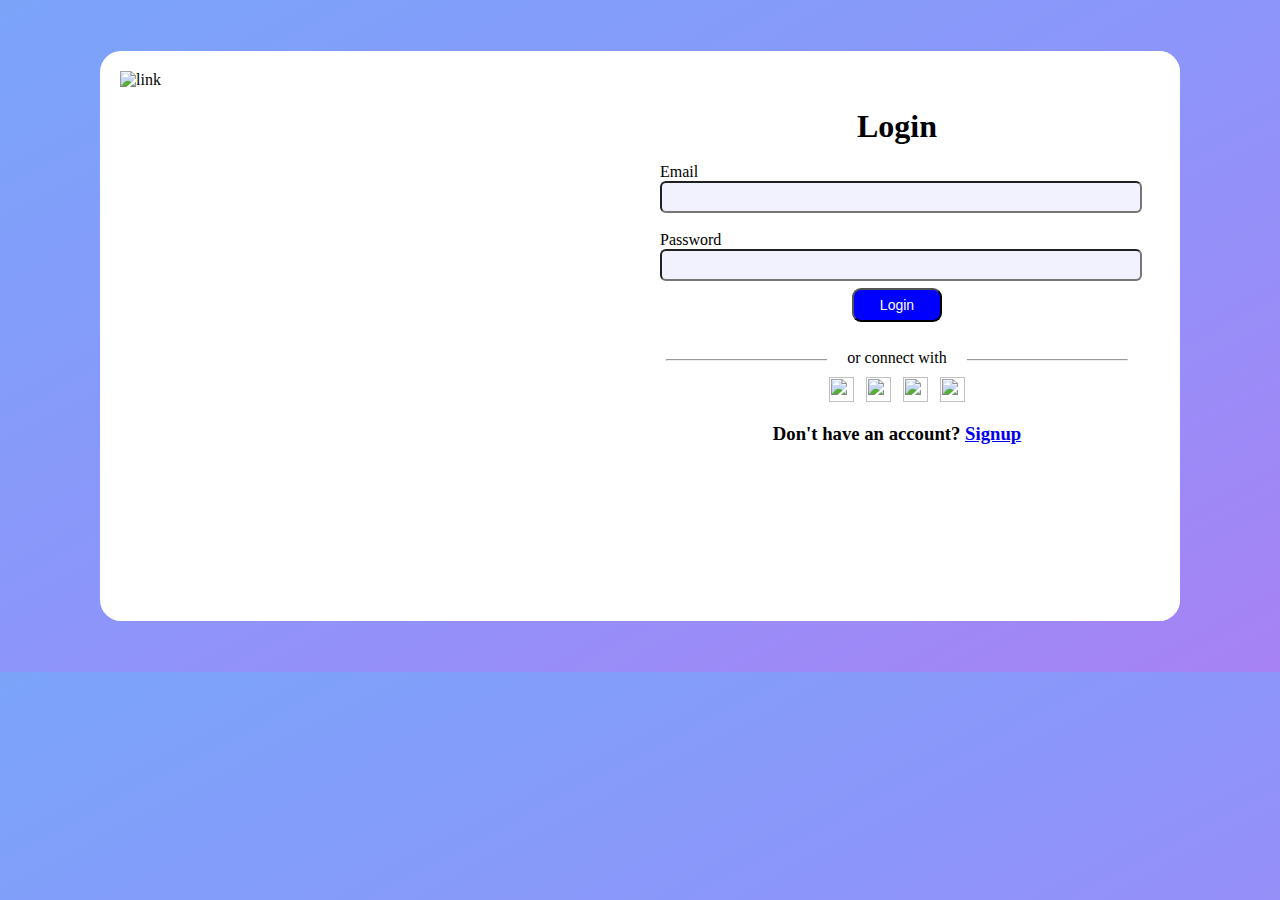
==== login.html @ 6ec15286 "Add files via upload" ====
<!DOCTYPE html>
<html lang="en">

<head>
    <meta charset="UTF-8">
    <meta http-equiv="X-UA-Compatible" content="IE=edge">
    <meta name="viewport" content="width=device-width, initial-scale=1.0">
    <link rel="stylesheet" href="./style.css">
    <link rel="stylesheet" href="https://cdnjs.cloudflare.com/ajax/libs/font-awesome/4.7.0/css/font-awesome.min.css">
    <link rel="stylesheet" href="./responsive.css">
    <title>Sign Up</title>
</head>

<body>
    <div class="background">
        <div class="multicontainer">
            <img class="sideimage" src="./Image/frontimage.jpg" alt="link">

            <div class="design">


                <form>
                    <div class="container"></div>
                    <h1><br>Login<br></h1>
                    <label for="email"><br>Email<br></label>
                    <input type="email" name="email" required>
                    <label for="password"><br>Password<br></label>
                    <input type="password" name="password" required>
                

                    <div class="btn">
                        <button class="btn">Login</button>
                    </div>

                </form>
                <hr>
                <p class="or">or connect with</p>
                <div class="socialmedia">
                    <a href="https://www.microsoft.com/en-in"><img src="./Image/microsoft.png" alt=""></a>
                    <a href="https://www.facebook.com/"><img src="./Image/facebook.png" alt=""></a>
                    <a href="https://www.google.com/"><img src="./Image/search.png" alt=""></a>
                    <a href="https://in.linkedin.com/"><img src="./Image/linkedin.png" alt=""></a>
                </div>
                <div class="Already">
                    <h3>Don't have an account? <a href="./signup.html"> Signup</a></h3>
                </div>
            </div>
        </div>
    </div>
</body>

</html>
---- style.css ----
*{
    margin: 0;
    padding: 0;
    

}
h1{
    text-align: center;
}
body{
    background-image: linear-gradient(to right bottom, #7ba4f9, #839dfa, #8d95fa, #9a8cf8, #a782f4);
    
}
.background{
    margin: 51px 100px;
    
}
.multicontainer{
    height: 570px;
    border-radius: 21px;
    background-color: white;
    display: flex;
}
.multicontainer img{
    margin: 20px;
    width: 50%;
}
.design{
    border-radius: 21px;
    width: 50%;
    padding: 20px 46px;
    background-color: white;
}
input{
    background: #0924e40f;
    border-radius: 6px;
    font-size: 21px;
    width: 100%;
    padding: 2px;
    /* margin: 6px;*/
}
button{
    background-color: blue;
    color: white;
    border-radius: 9px;
}
.btn{
    text-align: center;
    padding: 7px 26px;
    font-size: 14px
}
hr{
        /* margin-top: -26px; */
        width: 97%;
        margin: 30px auto;
    

}
.or{
    padding: 0px 20px;
    background: white;
    width: fit-content;
    margin: -42px auto 10px;
}
.socialmedia{
    justify-content: center;
    display: flex;
}
.socialmedia img{
    width: 25px;
    height: 25px;
    margin: 0px 6px;
}
.Already{
    text-align: center;
    margin: 7px auto;
    padding: 10px;
}
---- responsive.css ----
@media only screen and (max-width: 913px) {
    .sideimage{
       display: none;
    }
    .design{
        width: 100%;
    }
    .multicontainer {
        /* height: 570px; */
        border-radius: 21px;
        background-color: white;
        display: flex;
    }
    .background {
        margin: 50px 20px;
    }
    .Already {
        font-size: 12px;
    }    
    
}
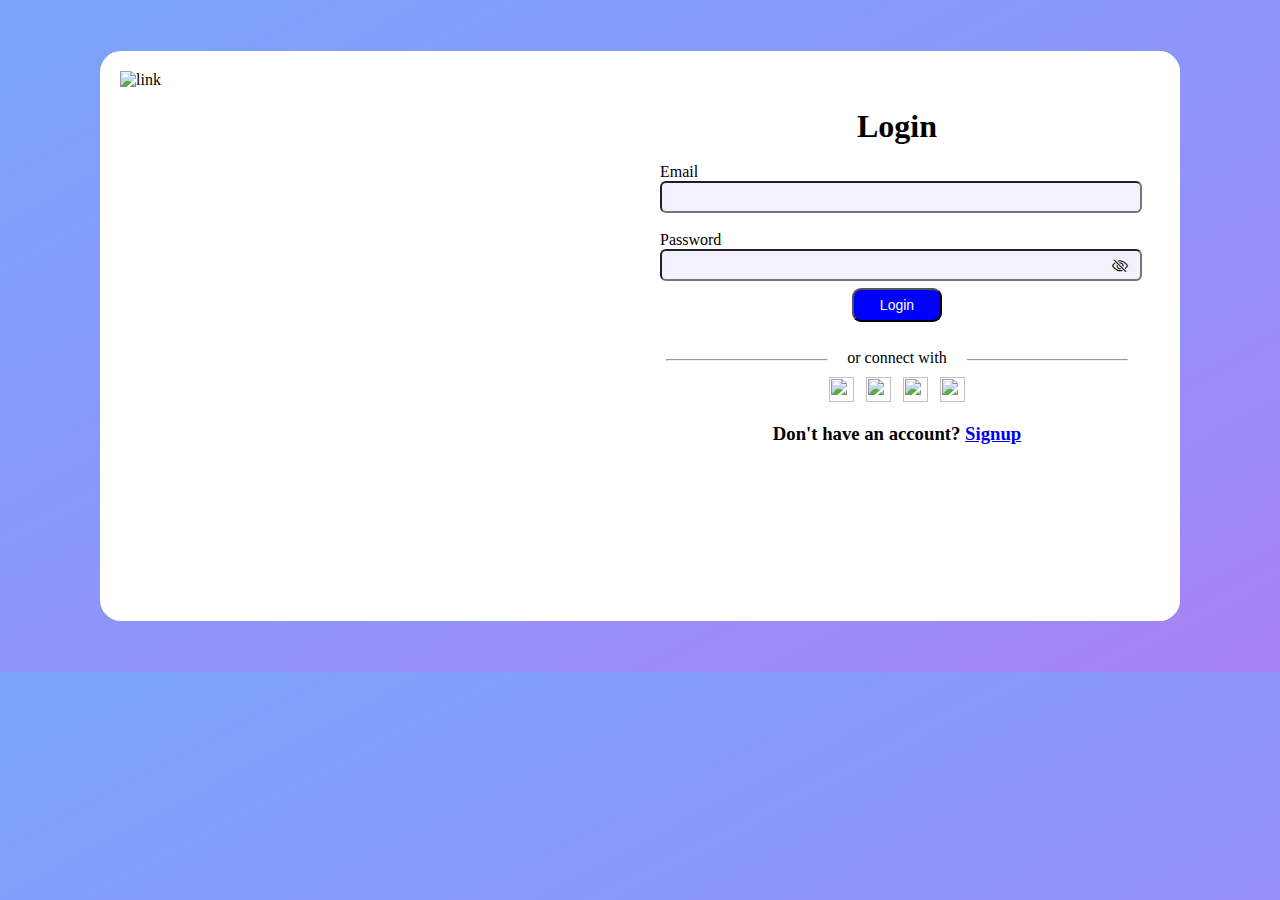
==== commit 4bcae0ea: "Update login.html" ====
--- a/login.html
+++ b/login.html
@@ -6,8 +6,8 @@
     <meta http-equiv="X-UA-Compatible" content="IE=edge">
     <meta name="viewport" content="width=device-width, initial-scale=1.0">
     <link rel="stylesheet" href="./style.css">
-    <link rel="stylesheet" href="https://cdnjs.cloudflare.com/ajax/libs/font-awesome/4.7.0/css/font-awesome.min.css">
     <link rel="stylesheet" href="./responsive.css">
+    <link rel="stylesheet" href="https://cdn.jsdelivr.net/npm/bootstrap-icons@1.3.0/font/bootstrap-icons.css" />
     <title>Sign Up</title>
 </head>
 
@@ -22,11 +22,14 @@
                 <form>
                     <div class="container"></div>
                     <h1><br>Login<br></h1>
-                    <label for="email"><br>Email<br></label>
-                    <input type="email" name="email" required>
-                    <label for="password"><br>Password<br></label>
-                    <input type="password" name="password" required>
-                
+                    <label for="email" ><br>Email<br></label>
+                    <input type="email" name="email" required pattern=".+@gmail\.com">
+                    <p>
+                        <label for="password"><br>Password<br></label>
+                        <input type="password" name="password" required minlength="5" maxlength="12" size="12">
+                        <i class="bi bi-eye-slash" id="togglePassword"></i>
+                    </p>
+
 
                     <div class="btn">
                         <button class="btn">Login</button>
@@ -42,11 +45,11 @@
                     <a href="https://in.linkedin.com/"><img src="./Image/linkedin.png" alt=""></a>
                 </div>
                 <div class="Already">
-                    <h3>Don't have an account? <a href="./signup.html"> Signup</a></h3>
+                    <h3>Don't have an account? <a href="./index.html"> Signup</a></h3>
                 </div>
             </div>
         </div>
     </div>
 </body>
 
-</html>+</html>
--- a/style.css
+++ b/style.css
@@ -59,7 +59,7 @@
 .or{
     padding: 0px 20px;
     background: white;
-    width: fit-content;
+    width: max-content;
     margin: -42px auto 10px;
 }
 .socialmedia{
@@ -76,3 +76,8 @@
     margin: 7px auto;
     padding: 10px;
 }
+form i {
+    margin-left: -30px;
+    cursor: pointer;
+}
+
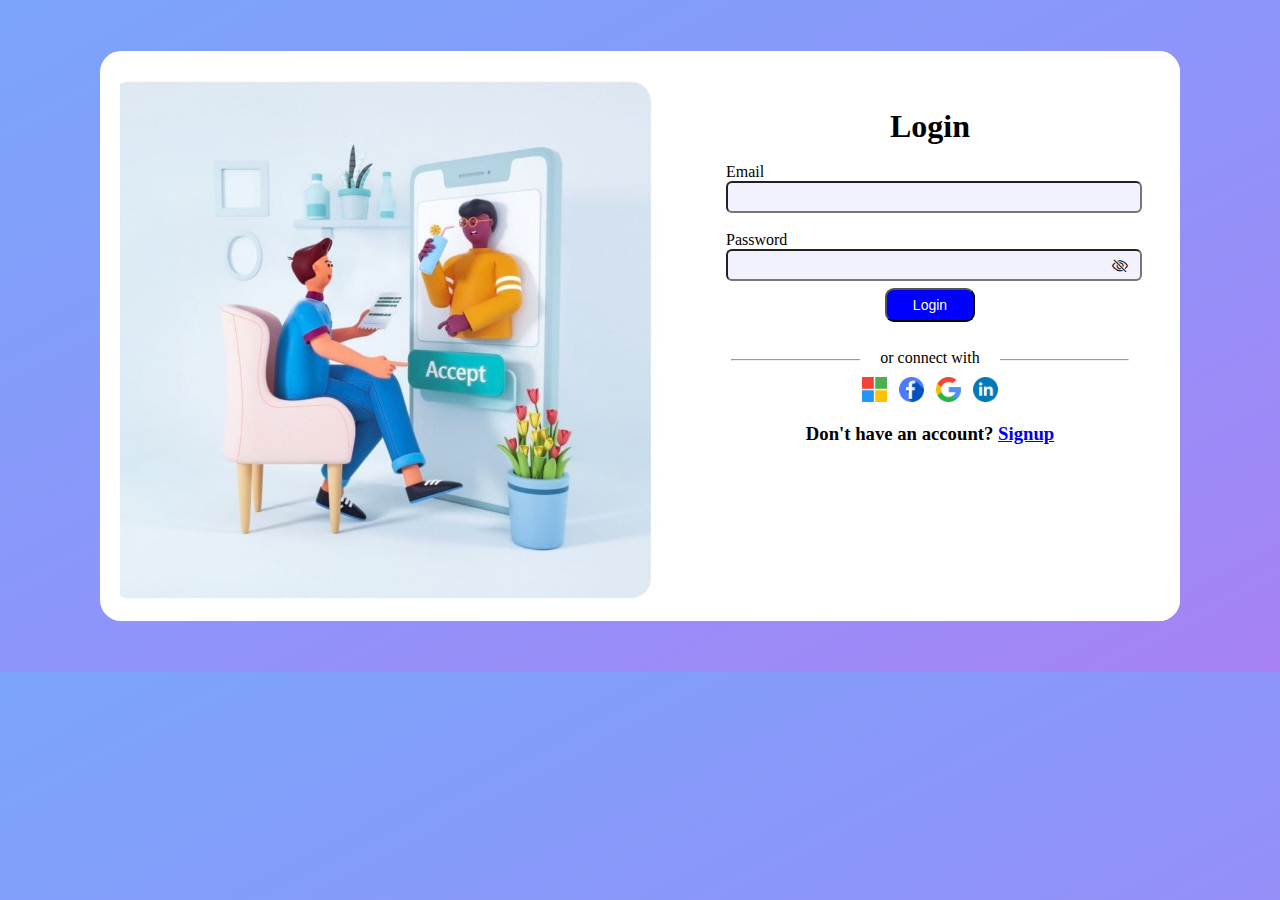
==== commit 6d81ce36: "Update login.html" ====
--- a/login.html
+++ b/login.html
@@ -14,7 +14,7 @@
 <body>
     <div class="background">
         <div class="multicontainer">
-            <img class="sideimage" src="./Image/frontimage.jpg" alt="link">
+            <img class="sideimage" src="./frontimage.jpg" alt="link">
 
             <div class="design">
 
@@ -39,10 +39,10 @@
                 <hr>
                 <p class="or">or connect with</p>
                 <div class="socialmedia">
-                    <a href="https://www.microsoft.com/en-in"><img src="./Image/microsoft.png" alt=""></a>
-                    <a href="https://www.facebook.com/"><img src="./Image/facebook.png" alt=""></a>
-                    <a href="https://www.google.com/"><img src="./Image/search.png" alt=""></a>
-                    <a href="https://in.linkedin.com/"><img src="./Image/linkedin.png" alt=""></a>
+                    <a href="https://www.microsoft.com/en-in"><img src="./microsoft.png" alt="microsoft"></a>
+                    <a href="https://www.facebook.com/"><img src="./facebook.png" alt="facebook"></a>
+                    <a href="https://www.google.com/"><img src="./search.png" alt="google"></a>
+                    <a href="https://in.linkedin.com/"><img src="./linkedin.png" alt="linkedin"></a>
                 </div>
                 <div class="Already">
                     <h3>Don't have an account? <a href="./index.html"> Signup</a></h3>
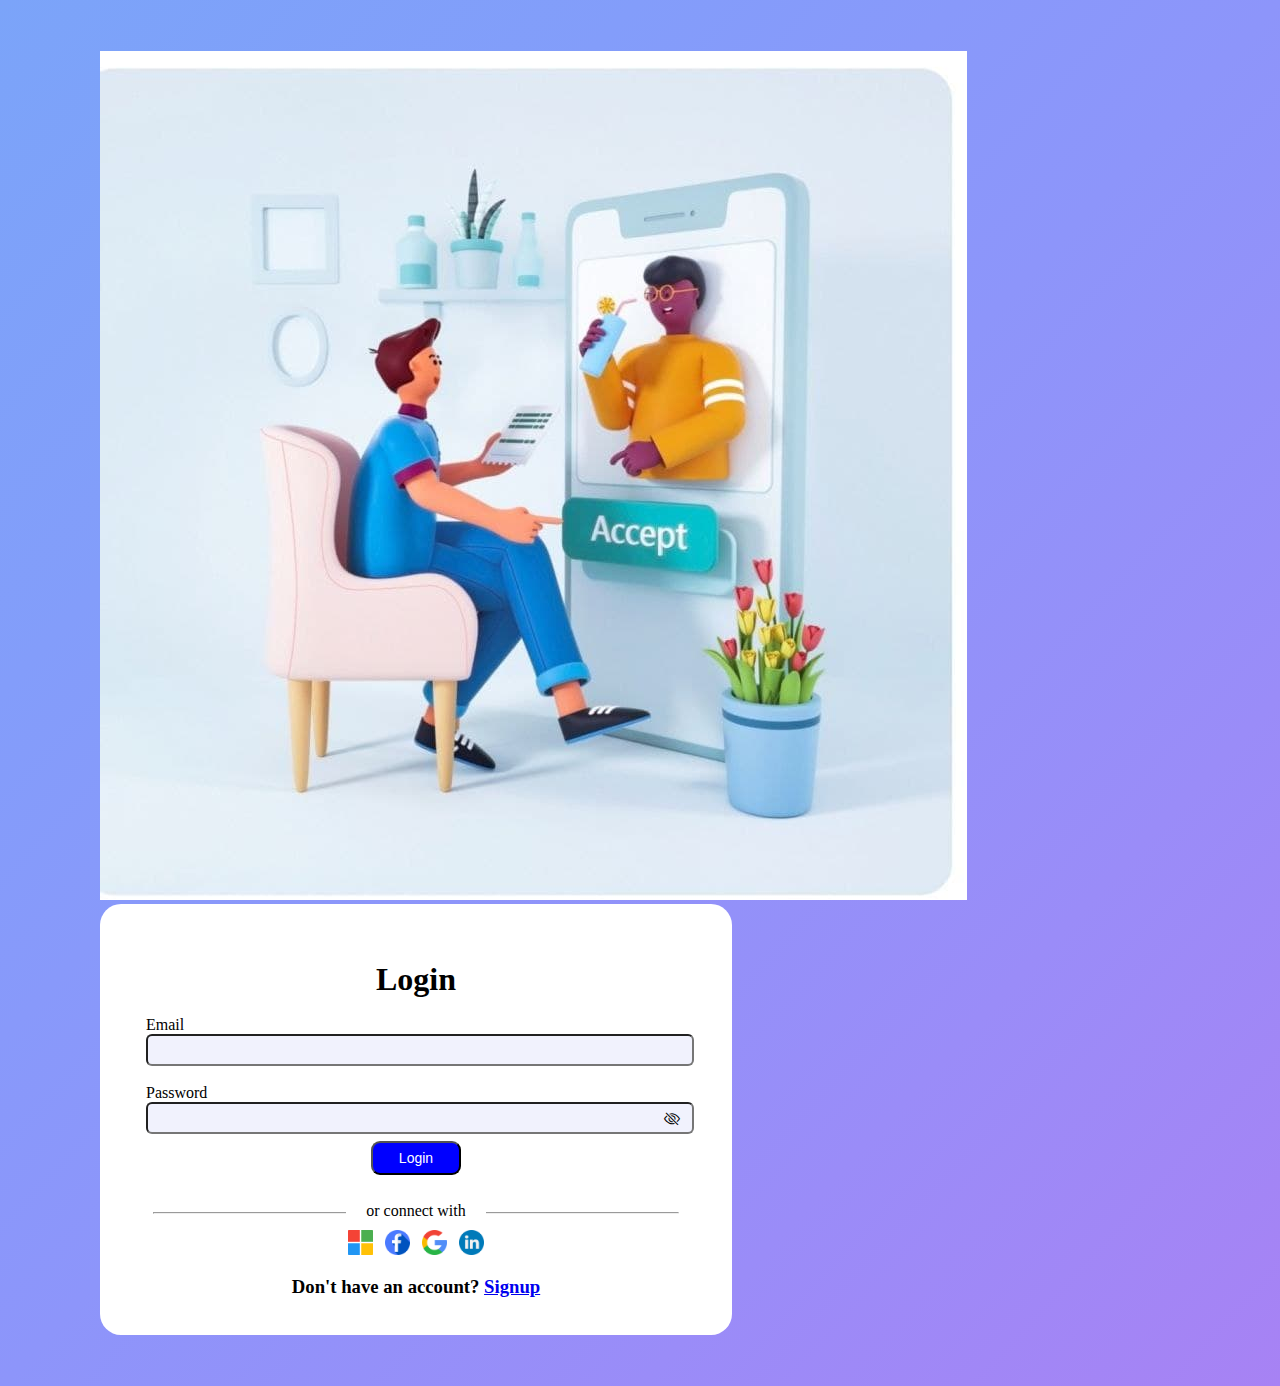
==== commit 4fe28877: "Update login.html" ====
--- a/login.html
+++ b/login.html
@@ -8,12 +8,13 @@
     <link rel="stylesheet" href="./style.css">
     <link rel="stylesheet" href="./responsive.css">
     <link rel="stylesheet" href="https://cdn.jsdelivr.net/npm/bootstrap-icons@1.3.0/font/bootstrap-icons.css" />
-    <title>Sign Up</title>
+    <title>Sign In</title>
 </head>
 
 <body>
     <div class="background">
-        <div class="multicontainer">
+        <div class="multiconta
+iner">
             <img class="sideimage" src="./frontimage.jpg" alt="link">
 
             <div class="design">
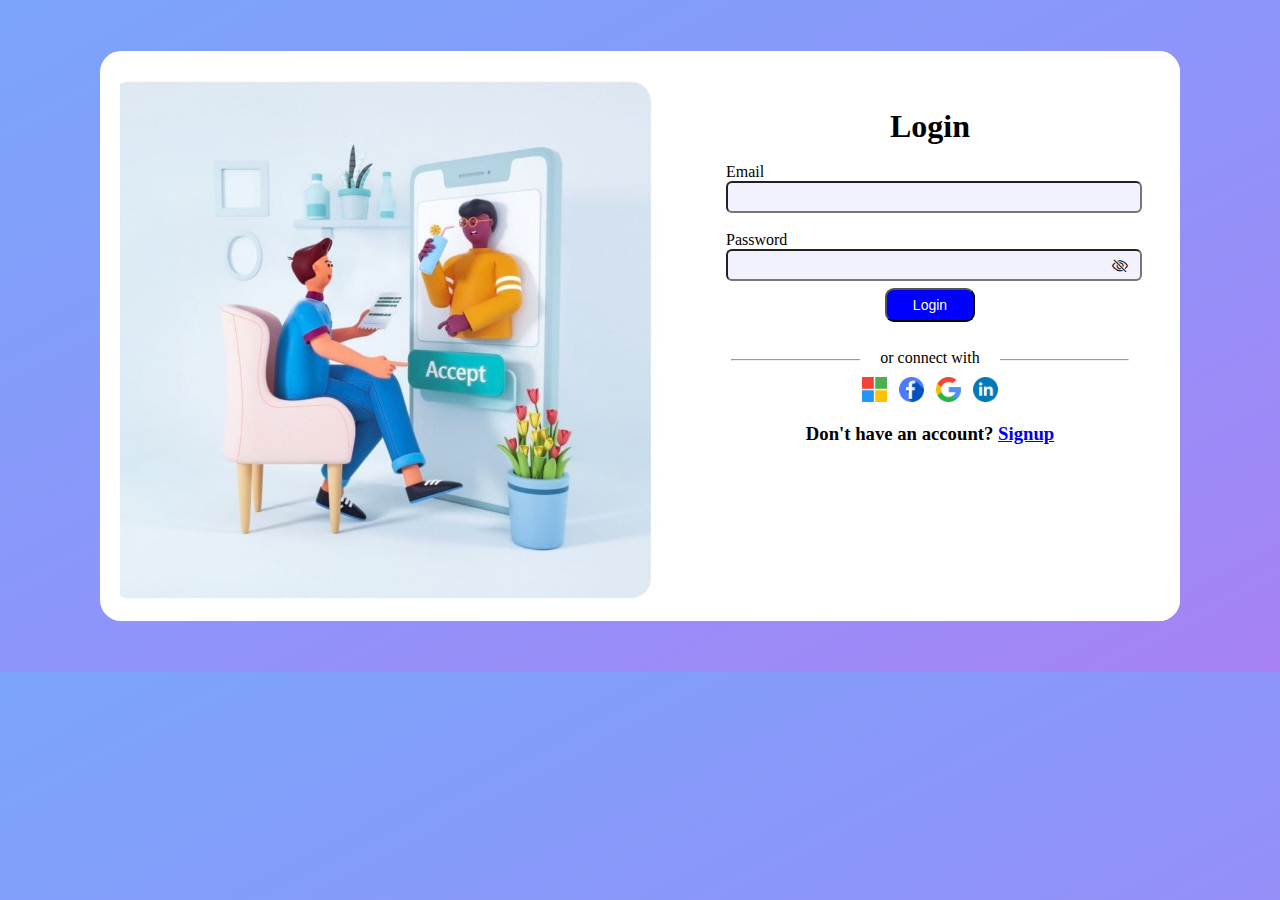
==== commit 37e8534a: "Update login.html" ====
--- a/login.html
+++ b/login.html
@@ -13,8 +13,7 @@
 
 <body>
     <div class="background">
-        <div class="multiconta
-iner">
+        <div class="multicontainer">
             <img class="sideimage" src="./frontimage.jpg" alt="link">
 
             <div class="design">
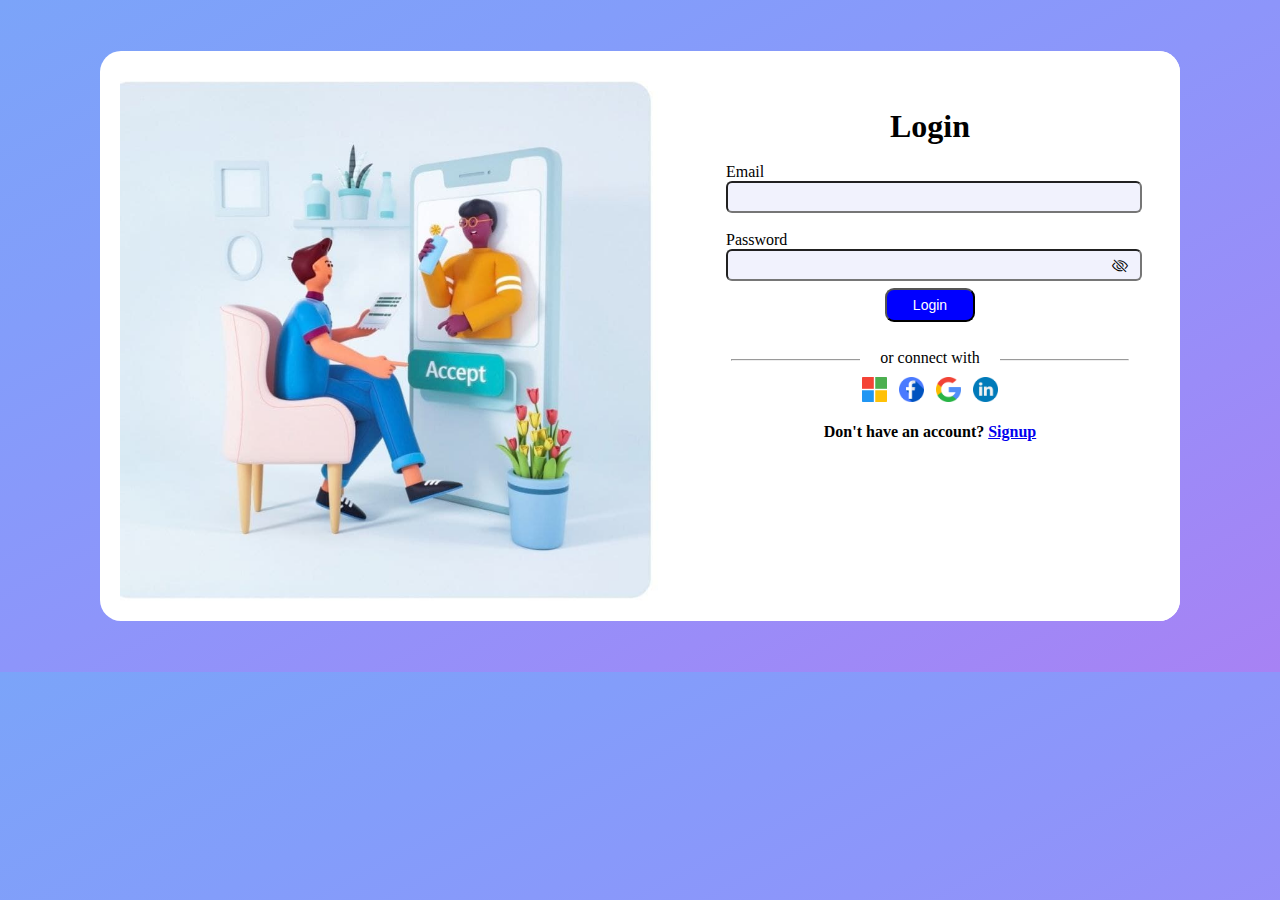
==== commit 685cc434: "Update login.html" ====
--- a/login.html
+++ b/login.html
@@ -45,7 +45,7 @@
                     <a href="https://in.linkedin.com/"><img src="./linkedin.png" alt="linkedin"></a>
                 </div>
                 <div class="Already">
-                    <h3>Don't have an account? <a href="./index.html"> Signup</a></h3>
+                    <h4>Don't have an account? <a href="./index.html"> Signup</a></h4>
                 </div>
             </div>
         </div>
